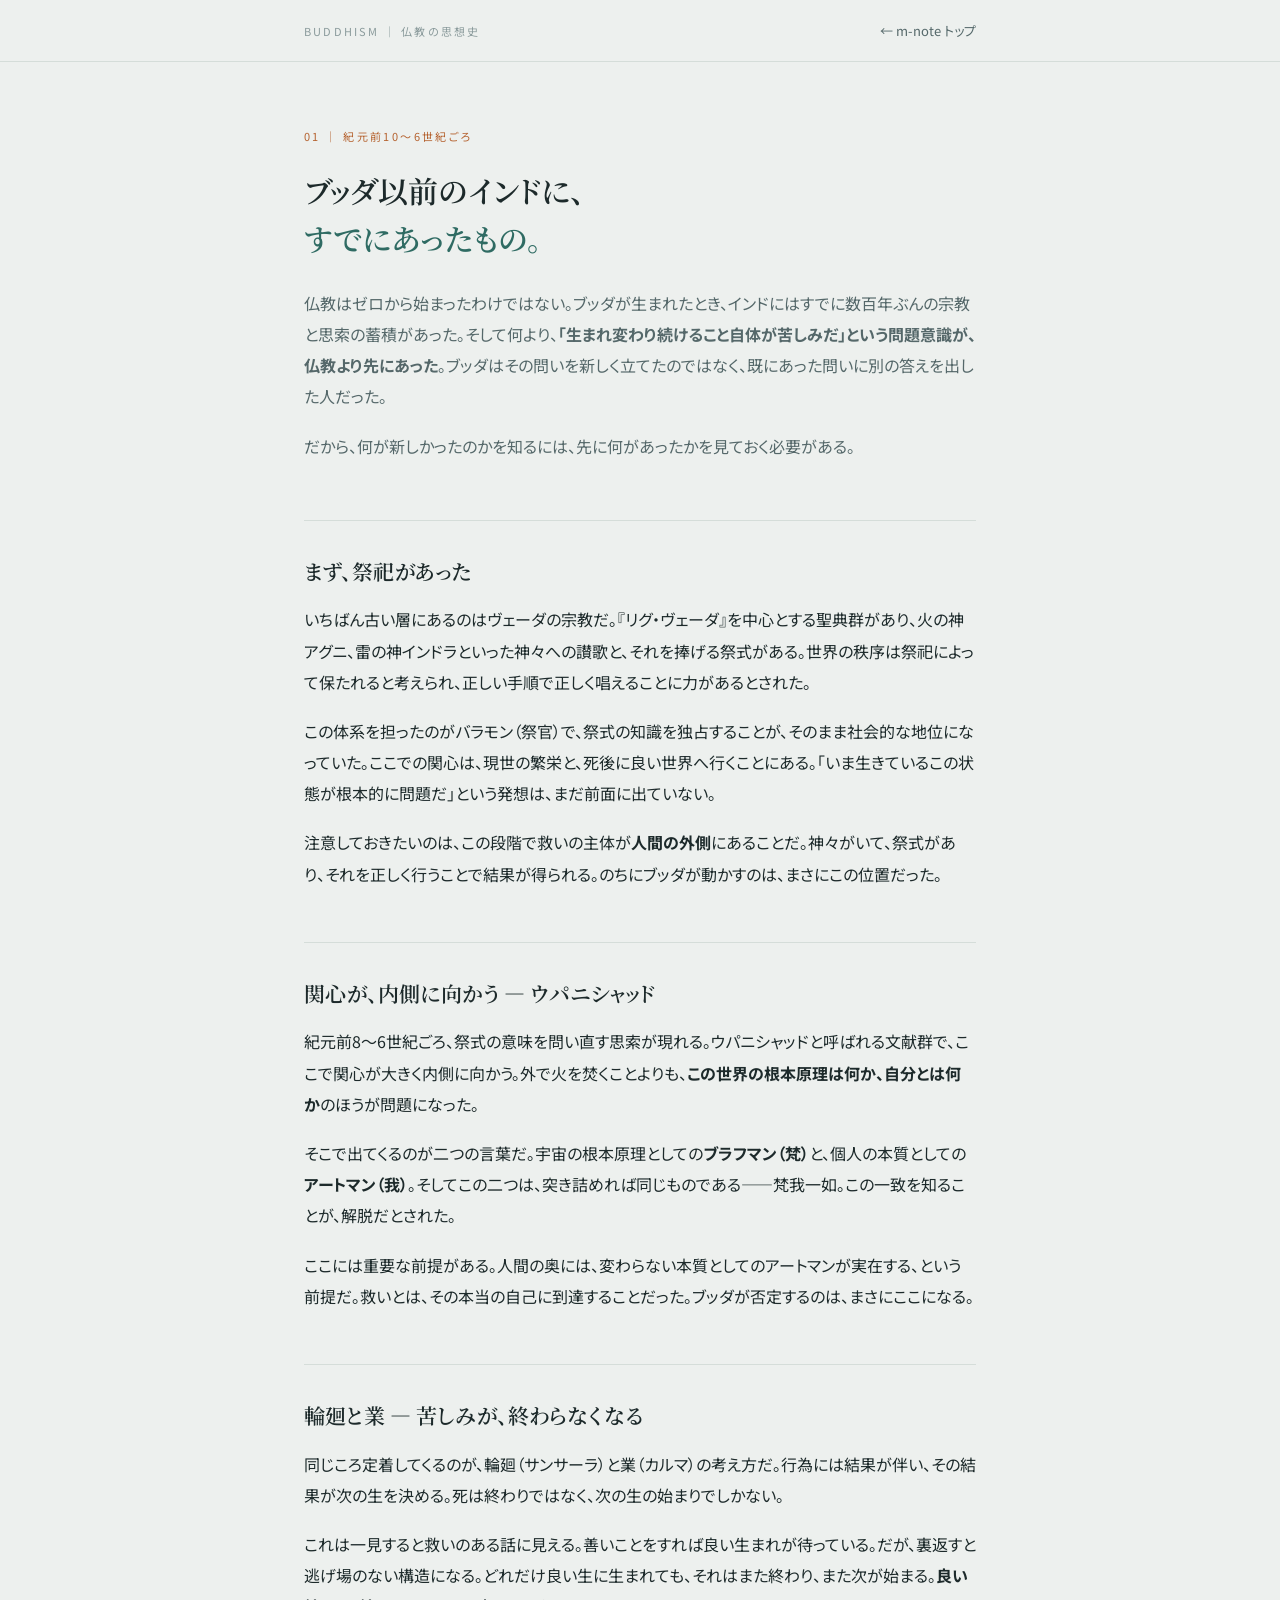
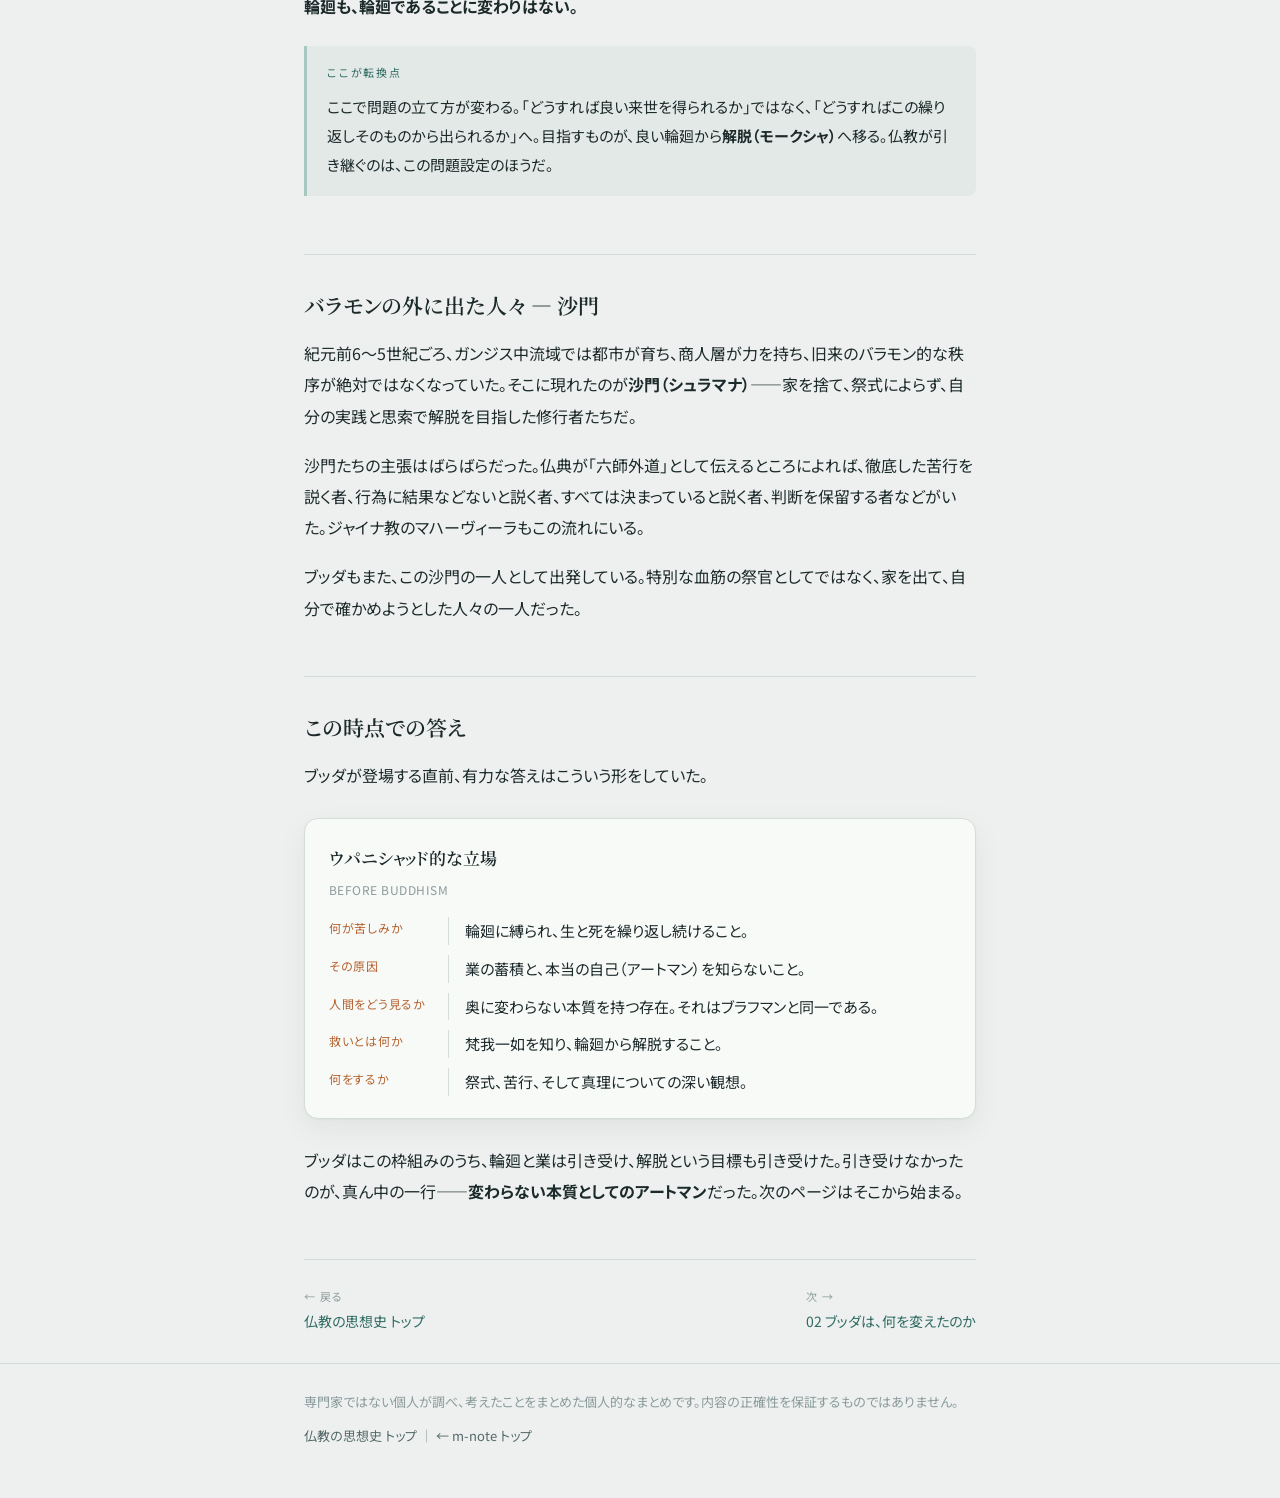
==== before-buddha.html @ f01ab003 "仏教の思想史:初回公開 Co-Authored-By: Claude Opus 5 <noreply@anthropic.com>" ====
<!DOCTYPE html>
<html lang="ja">
<head>
<meta charset="UTF-8">
<meta name="viewport" content="width=device-width, initial-scale=1.0">
<title>01 ブッダ以前のインド ｜ 仏教の思想史</title>
<meta name="description" content="ヴェーダの祭祀、ウパニシャッドの思索、輪廻と業、沙門たちの文化。仏教が生まれる前のインドに何があったのか。「生まれ変わりそのものが苦しみだ」という問題意識は、ブッダより先に存在していた。">
<link rel="icon" href="data:image/svg+xml,<svg xmlns=%22http://www.w3.org/2000/svg%22 viewBox=%220 0 100 100%22><text y=%22.9em%22 font-size=%2290%22>☸</text></svg>">
<link rel="preconnect" href="https://fonts.googleapis.com">
<link rel="preconnect" href="https://fonts.gstatic.com" crossorigin>
<link href="https://fonts.googleapis.com/css2?family=Noto+Serif+JP:wght@400;600;700&family=Noto+Sans+JP:wght@400;500;700&display=swap" rel="stylesheet">
<link rel="stylesheet" href="css/style.css">
</head>
<body>

<header class="top">
  <div class="wrap">
    <a class="sitemark" href="index.html">BUDDHISM ｜ 仏教の思想史</a>
    <a class="back" href="../">← m-note トップ</a>
  </div>
</header>

<main class="wrap">
  <div class="hero">
    <p class="eyebrow">01 ｜ 紀元前10〜6世紀ごろ</p>
    <h1>ブッダ以前のインドに、<br><span class="em">すでにあったもの。</span></h1>
    <p class="lede">仏教はゼロから始まったわけではない。ブッダが生まれたとき、インドにはすでに数百年ぶんの宗教と思索の蓄積があった。そして何より、<strong>「生まれ変わり続けること自体が苦しみだ」という問題意識が、仏教より先にあった</strong>。ブッダはその問いを新しく立てたのではなく、既にあった問いに別の答えを出した人だった。</p>
    <p class="lede">だから、何が新しかったのかを知るには、先に何があったかを見ておく必要がある。</p>
  </div>

  <section class="ch">
    <h2>まず、祭祀があった</h2>
    <p>いちばん古い層にあるのはヴェーダの宗教だ。『リグ・ヴェーダ』を中心とする聖典群があり、火の神アグニ、雷の神インドラといった神々への讃歌と、それを捧げる祭式がある。世界の秩序は祭祀によって保たれると考えられ、正しい手順で正しく唱えることに力があるとされた。</p>
    <p>この体系を担ったのがバラモン（祭官）で、祭式の知識を独占することが、そのまま社会的な地位になっていた。ここでの関心は、現世の繁栄と、死後に良い世界へ行くことにある。「いま生きているこの状態が根本的に問題だ」という発想は、まだ前面に出ていない。</p>
    <p>注意しておきたいのは、この段階で救いの主体が<strong>人間の外側</strong>にあることだ。神々がいて、祭式があり、それを正しく行うことで結果が得られる。のちにブッダが動かすのは、まさにこの位置だった。</p>
  </section>

  <section class="ch">
    <h2>関心が、内側に向かう — ウパニシャッド</h2>
    <p>紀元前8〜6世紀ごろ、祭式の意味を問い直す思索が現れる。ウパニシャッドと呼ばれる文献群で、ここで関心が大きく内側に向かう。外で火を焚くことよりも、<strong>この世界の根本原理は何か、自分とは何か</strong>のほうが問題になった。</p>
    <p>そこで出てくるのが二つの言葉だ。宇宙の根本原理としての<strong>ブラフマン（梵）</strong>と、個人の本質としての<strong>アートマン（我）</strong>。そしてこの二つは、突き詰めれば同じものである——梵我一如。この一致を知ることが、解脱だとされた。</p>
    <p>ここには重要な前提がある。人間の奥には、変わらない本質としてのアートマンが実在する、という前提だ。救いとは、その本当の自己に到達することだった。ブッダが否定するのは、まさにここになる。</p>
  </section>

  <section class="ch">
    <h2>輪廻と業 — 苦しみが、終わらなくなる</h2>
    <p>同じころ定着してくるのが、輪廻（サンサーラ）と業（カルマ）の考え方だ。行為には結果が伴い、その結果が次の生を決める。死は終わりではなく、次の生の始まりでしかない。</p>
    <p>これは一見すると救いのある話に見える。善いことをすれば良い生まれが待っている。だが、裏返すと逃げ場のない構造になる。どれだけ良い生に生まれても、それはまた終わり、また次が始まる。<strong>良い輪廻も、輪廻であることに変わりはない。</strong></p>
    <div class="note">
      <p class="k">ここが転換点</p>
      <p>ここで問題の立て方が変わる。「どうすれば良い来世を得られるか」ではなく、「どうすればこの繰り返しそのものから出られるか」へ。目指すものが、良い輪廻から<strong>解脱（モークシャ）</strong>へ移る。仏教が引き継ぐのは、この問題設定のほうだ。</p>
    </div>
  </section>

  <section class="ch">
    <h2>バラモンの外に出た人々 — 沙門</h2>
    <p>紀元前6〜5世紀ごろ、ガンジス中流域では都市が育ち、商人層が力を持ち、旧来のバラモン的な秩序が絶対ではなくなっていた。そこに現れたのが<strong>沙門（シュラマナ）</strong>——家を捨て、祭式によらず、自分の実践と思索で解脱を目指した修行者たちだ。</p>
    <p>沙門たちの主張はばらばらだった。仏典が「六師外道」として伝えるところによれば、徹底した苦行を説く者、行為に結果などないと説く者、すべては決まっていると説く者、判断を保留する者などがいた。ジャイナ教のマハーヴィーラもこの流れにいる。</p>
    <p>ブッダもまた、この沙門の一人として出発している。特別な血筋の祭官としてではなく、家を出て、自分で確かめようとした人々の一人だった。</p>
  </section>

  <section class="ch">
    <h2>この時点での答え</h2>
    <p>ブッダが登場する直前、有力な答えはこういう形をしていた。</p>

    <div class="answer">
      <p class="who">ウパニシャッド的な立場</p>
      <p class="who-sub">BEFORE BUDDHISM</p>
      <dl>
        <dt>何が苦しみか</dt>
        <dd>輪廻に縛られ、生と死を繰り返し続けること。</dd>
        <dt>その原因</dt>
        <dd>業の蓄積と、本当の自己（アートマン）を知らないこと。</dd>
        <dt>人間をどう見るか</dt>
        <dd>奥に変わらない本質を持つ存在。それはブラフマンと同一である。</dd>
        <dt>救いとは何か</dt>
        <dd>梵我一如を知り、輪廻から解脱すること。</dd>
        <dt>何をするか</dt>
        <dd>祭式、苦行、そして真理についての深い観想。</dd>
      </dl>
    </div>

    <p>ブッダはこの枠組みのうち、輪廻と業は引き受け、解脱という目標も引き受けた。引き受けなかったのが、真ん中の一行——<strong>変わらない本質としてのアートマン</strong>だった。次のページはそこから始まる。</p>
  </section>

  <nav class="pager">
    <a href="index.html"><span class="k">← 戻る</span>仏教の思想史 トップ</a>
    <a href="buddha.html"><span class="k">次 →</span>02 ブッダは、何を変えたのか</a>
  </nav>
</main>

<footer class="foot">
  <div class="wrap">
    <p>専門家ではない個人が調べ、考えたことをまとめた個人的なまとめです。内容の正確性を保証するものではありません。</p>
    <p><a href="index.html">仏教の思想史 トップ</a> ｜ <a href="../">← m-note トップ</a></p>
  </div>
</footer>

</body>
</html>
---- css/style.css ----
:root {
  --ground: #edf0ee;
  --paper: #f8faf8;
  --ink: #1d2a2b;
  --ink-soft: #55686a;
  --ink-faint: #8b9b9c;
  --primary: #2f6b63;
  --primary-soft: #a9c7c1;
  --accent: #b5622f;
  --line: #d5ddd9;
  --wash: rgba(47, 107, 99, 0.05);
  --wash-accent: rgba(181, 98, 47, 0.07);
  --shadow: 0 1px 2px rgba(29, 42, 43, 0.04), 0 10px 30px rgba(29, 42, 43, 0.06);
  --r-card: 14px;
  --r-pill: 999px;
}
@media (prefers-color-scheme: dark) {
  :root {
    --ground: #101615;
    --paper: #18201f;
    --ink: #e2eae7;
    --ink-soft: #9fb2ae;
    --ink-faint: #728481;
    --primary: #6fbdb0;
    --primary-soft: #33514c;
    --accent: #d98a55;
    --line: #26312f;
    --wash: rgba(111, 189, 176, 0.07);
    --wash-accent: rgba(217, 138, 85, 0.09);
    --shadow: 0 1px 2px rgba(0, 0, 0, 0.3), 0 10px 30px rgba(0, 0, 0, 0.35);
  }
}

* { box-sizing: border-box; }
html { scroll-behavior: smooth; }
@media (prefers-reduced-motion: reduce) {
  html { scroll-behavior: auto; }
  * { animation-duration: .01ms !important; transition-duration: .01ms !important; }
}

body {
  margin: 0;
  background: var(--ground);
  color: var(--ink);
  font-family: "Noto Sans JP", "Hiragino Kaku Gothic ProN", "Hiragino Sans", "Yu Gothic", sans-serif;
  font-size: 16px;
  line-height: 1.95;
  -webkit-font-smoothing: antialiased;
  font-feature-settings: "palt";
}

h1, h2, h3, .ttl, .card .t, .scale text, .axis-name {
  font-family: "Noto Serif JP", "Hiragino Mincho ProN", "Yu Mincho", serif;
  font-weight: 600;
  line-height: 1.6;
}

.wrap { max-width: 720px; margin: 0 auto; padding: 0 24px; }

a { color: var(--primary); }
a:focus-visible { outline: 2px solid var(--primary); outline-offset: 3px; border-radius: 2px; }

/* ---------- header ---------- */
.top { border-bottom: 1px solid var(--line); }
.top .wrap {
  display: flex; align-items: baseline; justify-content: space-between;
  gap: 16px; padding-top: 18px; padding-bottom: 18px; flex-wrap: wrap;
}
.sitemark {
  font-size: 11px; letter-spacing: .2em; color: var(--ink-faint);
  text-decoration: none; text-transform: uppercase;
}
.sitemark:hover { color: var(--primary); }
.back { font-size: 13px; text-decoration: none; color: var(--ink-soft); }
.back:hover { color: var(--primary); }

/* ---------- hero ---------- */
.hero { padding: 64px 0 40px; }
.eyebrow {
  font-size: 11px; letter-spacing: .22em; color: var(--accent);
  text-transform: uppercase; margin: 0 0 18px;
}
.hero h1 { font-size: 30px; margin: 0 0 26px; }
.hero h1 .em { color: var(--primary); }
.lede { color: var(--ink-soft); margin: 0 0 18px; }

/* ---------- 自力・他力スケール ---------- */
.scale { width: 100%; height: auto; display: block; margin: 8px 0 4px; }
.scale .rail { stroke: var(--line); stroke-width: 2; }
.scale .tick { stroke: var(--primary-soft); stroke-width: 1.5; }
.scale .dot { fill: var(--primary); }
.scale .dot-hi { fill: var(--accent); }
.scale text { font-size: 12px; fill: var(--ink-soft); }
.scale .end { font-size: 12px; fill: var(--ink-faint); letter-spacing: .08em; }
.scale .hi { fill: var(--accent); font-weight: 600; }
figure.fig { margin: 28px 0; }
figure.fig figcaption {
  font-size: 13px; color: var(--ink-faint); line-height: 1.8; margin-top: 10px;
}

/* ---------- sections ---------- */
.ch { padding: 34px 0; border-top: 1px solid var(--line); }
.ch h2 { font-size: 21px; margin: 0 0 16px; }
.ch h3 { font-size: 17px; margin: 30px 0 10px; color: var(--primary); }
.ch p { margin: 0 0 18px; }
.ch ul, .ch ol { margin: 0 0 18px; padding-left: 1.3em; }
.ch li { margin-bottom: 8px; }

/* ---------- 答えカード(シグネチャ) ---------- */
.answer {
  background: var(--paper); border: 1px solid var(--line);
  border-radius: var(--r-card); padding: 22px 24px; margin: 26px 0;
  box-shadow: var(--shadow);
}
.answer .who {
  font-family: "Noto Serif JP", serif; font-weight: 600;
  font-size: 17px; margin: 0 0 4px;
}
.answer .who-sub { font-size: 12px; color: var(--ink-faint); margin: 0 0 16px; letter-spacing: .04em; }
.answer dl { margin: 0; display: grid; grid-template-columns: 7.5em 1fr; gap: 10px 16px; }
.answer dt {
  font-size: 12px; color: var(--accent); letter-spacing: .06em;
  border-right: 1px solid var(--line); padding-right: 14px; line-height: 1.9;
}
.answer dd { margin: 0; font-size: 15px; line-height: 1.85; }
@media (max-width: 560px) {
  .answer dl { grid-template-columns: 1fr; gap: 2px 0; }
  .answer dt { border-right: 0; padding-right: 0; margin-top: 12px; }
  .answer dd { padding-bottom: 6px; border-bottom: 1px solid var(--line); }
}

/* ---------- 引用・補足 ---------- */
.note {
  background: var(--wash); border-left: 3px solid var(--primary-soft);
  padding: 16px 20px; margin: 24px 0; border-radius: 0 8px 8px 0;
}
.note p { margin: 0 0 10px; font-size: 15px; }
.note p:last-child { margin-bottom: 0; }
.note .k {
  font-size: 11px; letter-spacing: .16em; color: var(--primary);
  margin: 0 0 8px; text-transform: uppercase;
}
.mine {
  background: var(--wash-accent); border-left: 3px solid var(--accent);
  padding: 16px 20px; margin: 24px 0; border-radius: 0 8px 8px 0;
}
.mine .k {
  font-size: 11px; letter-spacing: .16em; color: var(--accent); margin: 0 0 8px;
}
.mine p { margin: 0 0 10px; font-size: 15px; }
.mine p:last-child { margin-bottom: 0; }

/* ---------- 一覧カード ---------- */
.cards { display: grid; gap: 12px; margin: 22px 0; }
.card {
  display: block; text-decoration: none; color: inherit;
  background: var(--paper); border: 1px solid var(--line);
  border-radius: var(--r-card); padding: 18px 20px;
  transition: border-color .15s ease, transform .15s ease;
}
.card:hover { border-color: var(--primary); transform: translateY(-1px); }
.card .k {
  display: block; font-size: 11px; letter-spacing: .18em;
  color: var(--ink-faint); margin-bottom: 6px;
}
.card .t { display: block; font-size: 17px; margin-bottom: 6px; }
.card .d { display: block; font-size: 14px; color: var(--ink-soft); line-height: 1.8; }

/* ---------- 比較表 ---------- */
.tablewrap { overflow-x: auto; margin: 24px 0; }
table { border-collapse: collapse; width: 100%; min-width: 560px; font-size: 14px; }
th, td {
  border-bottom: 1px solid var(--line); padding: 12px 14px;
  text-align: left; vertical-align: top; line-height: 1.8;
}
th {
  font-family: "Noto Serif JP", serif; font-weight: 600;
  color: var(--primary); font-size: 13px; white-space: nowrap;
}
tbody th { color: var(--ink); }

/* ---------- pager ---------- */
.pager {
  display: flex; justify-content: space-between; gap: 16px;
  border-top: 1px solid var(--line); padding: 26px 0 8px; flex-wrap: wrap;
}
.pager a { text-decoration: none; font-size: 14px; max-width: 46%; }
.pager .k { display: block; font-size: 11px; color: var(--ink-faint); letter-spacing: .12em; }

/* ---------- sitemap / footer ---------- */
.sitemap { border-top: 1px solid var(--line); padding: 32px 0 8px; }
.sitemap .k {
  font-size: 11px; letter-spacing: .18em; color: var(--ink-faint); margin: 0 0 10px;
}
.sitemap ul { list-style: none; margin: 0 0 22px; padding: 0; }
.sitemap li { margin-bottom: 7px; }
.sitemap a { font-size: 14px; text-decoration: none; }
.sitemap a:hover { text-decoration: underline; }

.foot { border-top: 1px solid var(--line); margin-top: 20px; }
.foot .wrap { padding-top: 26px; padding-bottom: 40px; }
.foot p { font-size: 13px; color: var(--ink-faint); margin: 0 0 10px; line-height: 1.85; }
.foot a { color: var(--ink-soft); text-decoration: none; }
.foot a:hover { color: var(--primary); }

@media (max-width: 560px) {
  .hero { padding: 44px 0 30px; }
  .hero h1 { font-size: 24px; }
  .ch h2 { font-size: 19px; }
}
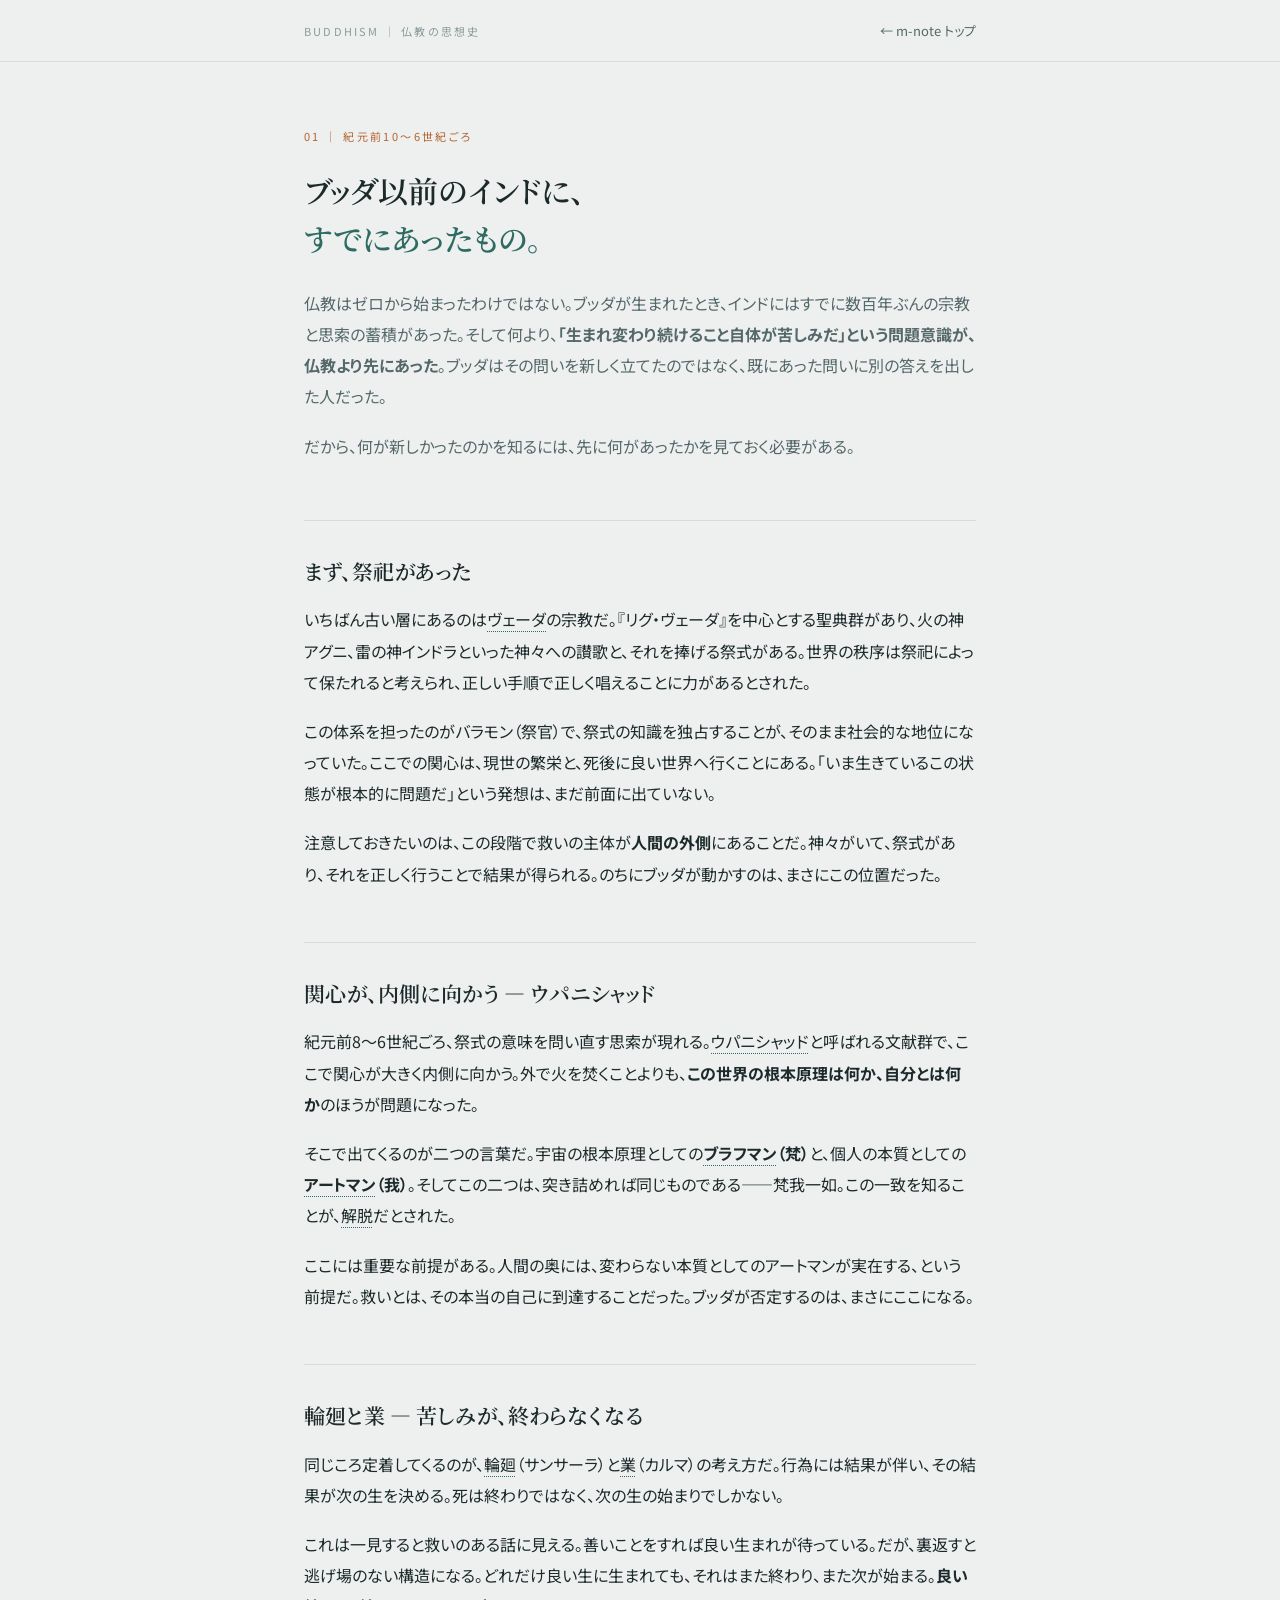
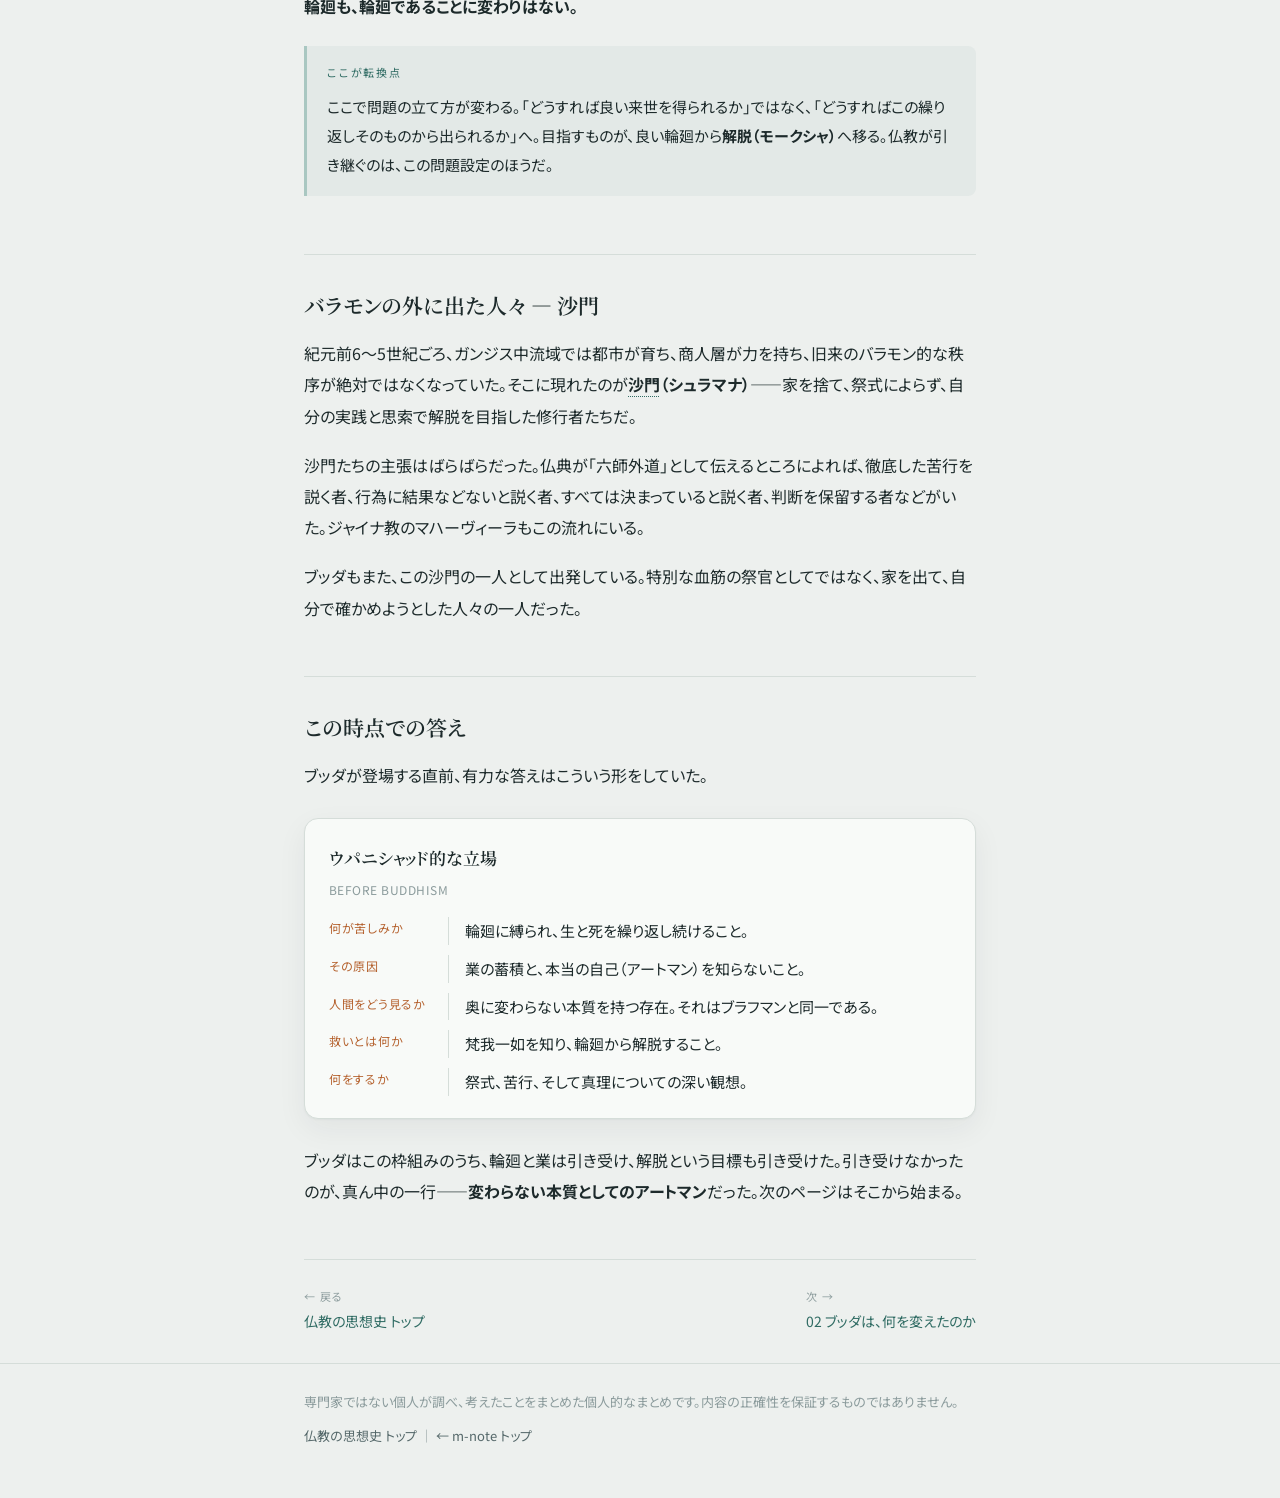
==== commit 96910a7b: "用語集ページを追加し、本文の用語からリンクを張る - glossary.html: インドの下地／ブッダの枠組み／大乗／密教・真言／浄土・他力／   禅・日蓮／経典／儀礼の8分類、約100項目。宗派で" ====
--- a/before-buddha.html
+++ b/before-buddha.html
@@ -30,21 +30,21 @@
 
   <section class="ch">
     <h2>まず、祭祀があった</h2>
-    <p>いちばん古い層にあるのはヴェーダの宗教だ。『リグ・ヴェーダ』を中心とする聖典群があり、火の神アグニ、雷の神インドラといった神々への讃歌と、それを捧げる祭式がある。世界の秩序は祭祀によって保たれると考えられ、正しい手順で正しく唱えることに力があるとされた。</p>
+    <p>いちばん古い層にあるのは<a class="gl" href="glossary.html#g-veda">ヴェーダ</a>の宗教だ。『リグ・ヴェーダ』を中心とする聖典群があり、火の神アグニ、雷の神インドラといった神々への讃歌と、それを捧げる祭式がある。世界の秩序は祭祀によって保たれると考えられ、正しい手順で正しく唱えることに力があるとされた。</p>
     <p>この体系を担ったのがバラモン（祭官）で、祭式の知識を独占することが、そのまま社会的な地位になっていた。ここでの関心は、現世の繁栄と、死後に良い世界へ行くことにある。「いま生きているこの状態が根本的に問題だ」という発想は、まだ前面に出ていない。</p>
     <p>注意しておきたいのは、この段階で救いの主体が<strong>人間の外側</strong>にあることだ。神々がいて、祭式があり、それを正しく行うことで結果が得られる。のちにブッダが動かすのは、まさにこの位置だった。</p>
   </section>
 
   <section class="ch">
     <h2>関心が、内側に向かう — ウパニシャッド</h2>
-    <p>紀元前8〜6世紀ごろ、祭式の意味を問い直す思索が現れる。ウパニシャッドと呼ばれる文献群で、ここで関心が大きく内側に向かう。外で火を焚くことよりも、<strong>この世界の根本原理は何か、自分とは何か</strong>のほうが問題になった。</p>
-    <p>そこで出てくるのが二つの言葉だ。宇宙の根本原理としての<strong>ブラフマン（梵）</strong>と、個人の本質としての<strong>アートマン（我）</strong>。そしてこの二つは、突き詰めれば同じものである——梵我一如。この一致を知ることが、解脱だとされた。</p>
+    <p>紀元前8〜6世紀ごろ、祭式の意味を問い直す思索が現れる。<a class="gl" href="glossary.html#g-upanishad">ウパニシャッド</a>と呼ばれる文献群で、ここで関心が大きく内側に向かう。外で火を焚くことよりも、<strong>この世界の根本原理は何か、自分とは何か</strong>のほうが問題になった。</p>
+    <p>そこで出てくるのが二つの言葉だ。宇宙の根本原理としての<strong><a class="gl" href="glossary.html#g-brahman">ブラフマン</a>（梵）</strong>と、個人の本質としての<strong><a class="gl" href="glossary.html#g-atman">アートマン</a>（我）</strong>。そしてこの二つは、突き詰めれば同じものである——梵我一如。この一致を知ることが、<a class="gl" href="glossary.html#g-gedatsu">解脱</a>だとされた。</p>
     <p>ここには重要な前提がある。人間の奥には、変わらない本質としてのアートマンが実在する、という前提だ。救いとは、その本当の自己に到達することだった。ブッダが否定するのは、まさにここになる。</p>
   </section>
 
   <section class="ch">
     <h2>輪廻と業 — 苦しみが、終わらなくなる</h2>
-    <p>同じころ定着してくるのが、輪廻（サンサーラ）と業（カルマ）の考え方だ。行為には結果が伴い、その結果が次の生を決める。死は終わりではなく、次の生の始まりでしかない。</p>
+    <p>同じころ定着してくるのが、<a class="gl" href="glossary.html#g-rinne">輪廻</a>（サンサーラ）と<a class="gl" href="glossary.html#g-gou">業</a>（カルマ）の考え方だ。行為には結果が伴い、その結果が次の生を決める。死は終わりではなく、次の生の始まりでしかない。</p>
     <p>これは一見すると救いのある話に見える。善いことをすれば良い生まれが待っている。だが、裏返すと逃げ場のない構造になる。どれだけ良い生に生まれても、それはまた終わり、また次が始まる。<strong>良い輪廻も、輪廻であることに変わりはない。</strong></p>
     <div class="note">
       <p class="k">ここが転換点</p>
@@ -54,7 +54,7 @@
 
   <section class="ch">
     <h2>バラモンの外に出た人々 — 沙門</h2>
-    <p>紀元前6〜5世紀ごろ、ガンジス中流域では都市が育ち、商人層が力を持ち、旧来のバラモン的な秩序が絶対ではなくなっていた。そこに現れたのが<strong>沙門（シュラマナ）</strong>——家を捨て、祭式によらず、自分の実践と思索で解脱を目指した修行者たちだ。</p>
+    <p>紀元前6〜5世紀ごろ、ガンジス中流域では都市が育ち、商人層が力を持ち、旧来のバラモン的な秩序が絶対ではなくなっていた。そこに現れたのが<strong><a class="gl" href="glossary.html#g-shamon">沙門</a>（シュラマナ）</strong>——家を捨て、祭式によらず、自分の実践と思索で解脱を目指した修行者たちだ。</p>
     <p>沙門たちの主張はばらばらだった。仏典が「六師外道」として伝えるところによれば、徹底した苦行を説く者、行為に結果などないと説く者、すべては決まっていると説く者、判断を保留する者などがいた。ジャイナ教のマハーヴィーラもこの流れにいる。</p>
     <p>ブッダもまた、この沙門の一人として出発している。特別な血筋の祭官としてではなく、家を出て、自分で確かめようとした人々の一人だった。</p>
   </section>
--- a/css/style.css
+++ b/css/style.css
@@ -208,3 +208,87 @@
   .hero h1 { font-size: 24px; }
   .ch h2 { font-size: 19px; }
 }
+
+/* ---------- 図解 ---------- */
+.diagram { width: 100%; height: auto; display: block; margin: 8px 0 4px; }
+.diagram .box { fill: var(--paper); stroke: var(--line); stroke-width: 1; }
+.diagram .ring { fill: var(--wash); stroke: var(--primary-soft); stroke-width: 1.5; }
+.diagram .core { fill: var(--primary); }
+.diagram .flow { stroke: var(--primary-soft); stroke-width: 1.5; fill: none; }
+.diagram .head { fill: var(--primary-soft); }
+.diagram text { font-size: 12px; fill: var(--ink-soft); }
+.diagram .lbl {
+  font-family: "Noto Serif JP", "Hiragino Mincho ProN", "Yu Mincho", serif;
+  font-weight: 600; font-size: 14px; fill: var(--ink);
+}
+.diagram .big {
+  font-family: "Noto Serif JP", "Hiragino Mincho ProN", "Yu Mincho", serif;
+  font-weight: 600; font-size: 26px; fill: var(--primary);
+}
+.diagram .k { font-size: 10px; fill: var(--ink-faint); letter-spacing: .14em; }
+.diagram .on-core { fill: var(--paper); }
+
+/* ---------- 本文中の原文引用 ---------- */
+.sutra {
+  background: var(--paper); border: 1px solid var(--line);
+  border-radius: var(--r-card); padding: 18px 20px; margin: 24px 0;
+}
+.sutra p { margin: 0 0 8px; }
+.sutra p:last-child { margin-bottom: 0; }
+.sutra .gen {
+  font-family: "Noto Serif JP", "Hiragino Mincho ProN", "Yu Mincho", serif;
+  font-size: 17px; line-height: 1.9; letter-spacing: .04em;
+}
+.sutra .yomi { font-size: 13px; color: var(--ink-faint); }
+.sutra .yaku { font-size: 15px; color: var(--ink-soft); }
+
+@media (max-width: 560px) {
+  .diagram .sub { display: none; }
+  .diagram text { font-size: 15px; }
+  .diagram .lbl { font-size: 16px; }
+  .diagram .big { font-size: 30px; }
+  .diagram .k { font-size: 11px; }
+  .sutra .gen { font-size: 16px; }
+}
+
+/* ---------- 用語集 ---------- */
+.jump { display: flex; flex-wrap: wrap; gap: 8px; margin: 26px 0 4px; }
+.jump a {
+  font-size: 13px; text-decoration: none; color: var(--ink-soft);
+  border: 1px solid var(--line); border-radius: var(--r-pill);
+  padding: 4px 14px; background: var(--paper);
+  transition: border-color .15s ease, color .15s ease;
+}
+.jump a:hover { border-color: var(--primary); color: var(--primary); }
+
+.gloss { margin: 8px 0 0; }
+.gloss dt {
+  font-family: "Noto Serif JP", "Hiragino Mincho ProN", "Yu Mincho", serif;
+  font-weight: 600; font-size: 16px; color: var(--ink);
+  margin-top: 22px; padding: 4px 10px; margin-left: -10px;
+  border-radius: 6px 6px 0 0; scroll-margin-top: 20px;
+}
+.gloss dt .yomi {
+  font-family: "Noto Sans JP", sans-serif; font-weight: 400;
+  font-size: 12px; color: var(--ink-faint); letter-spacing: .06em; margin-left: 10px;
+}
+.gloss dd {
+  margin: 0; font-size: 15px; color: var(--ink-soft); line-height: 1.85;
+  padding: 0 10px 2px; margin-left: -10px; border-radius: 0 0 6px 6px;
+}
+.gloss dt:target { color: var(--accent); background: var(--wash-accent); }
+.gloss dt:target + dd { background: var(--wash-accent); padding-bottom: 10px; }
+
+/* ---------- 本文中の用語リンク ---------- */
+a.gl {
+  color: inherit;
+  text-decoration: underline dotted var(--primary);
+  text-decoration-thickness: 1px;
+  text-underline-offset: 5px;
+}
+a.gl:hover {
+  color: var(--primary);
+  text-decoration: underline solid var(--primary);
+  text-underline-offset: 5px;
+}
+strong a.gl, a.gl strong { color: inherit; }
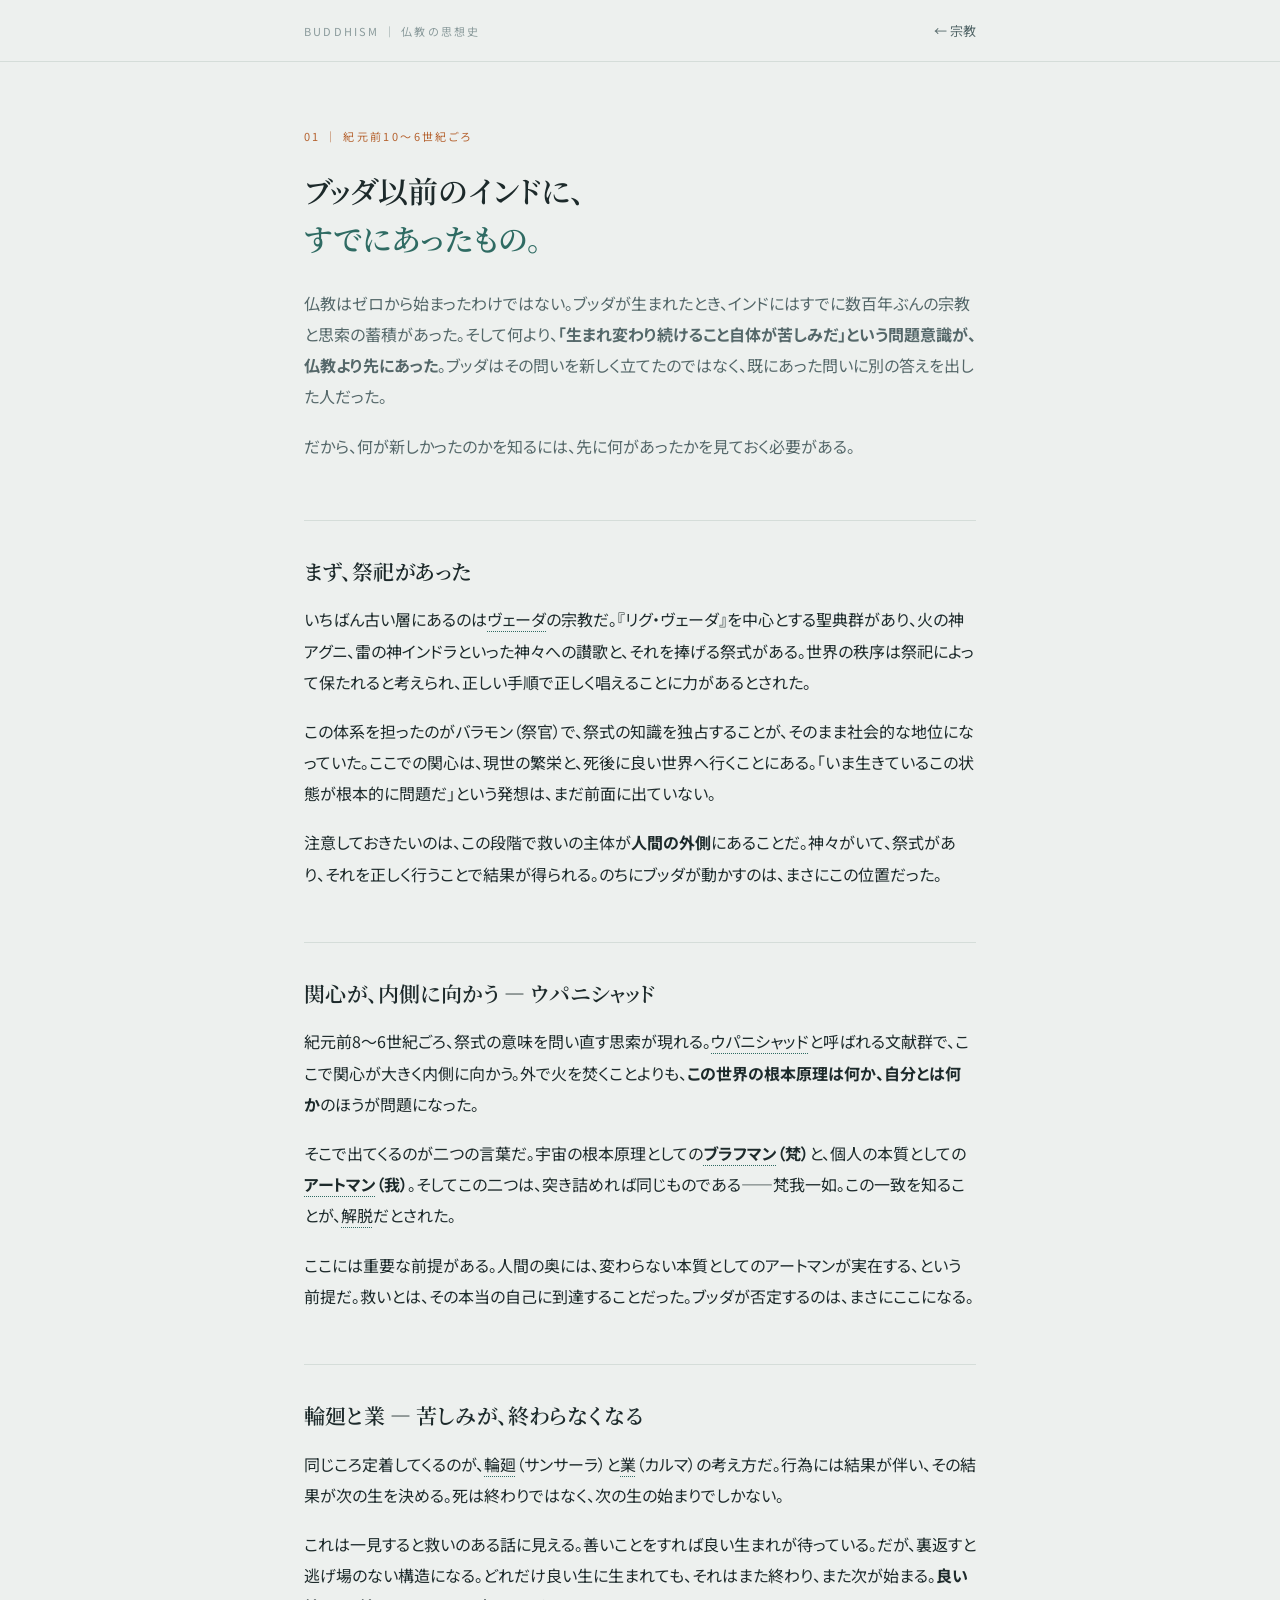
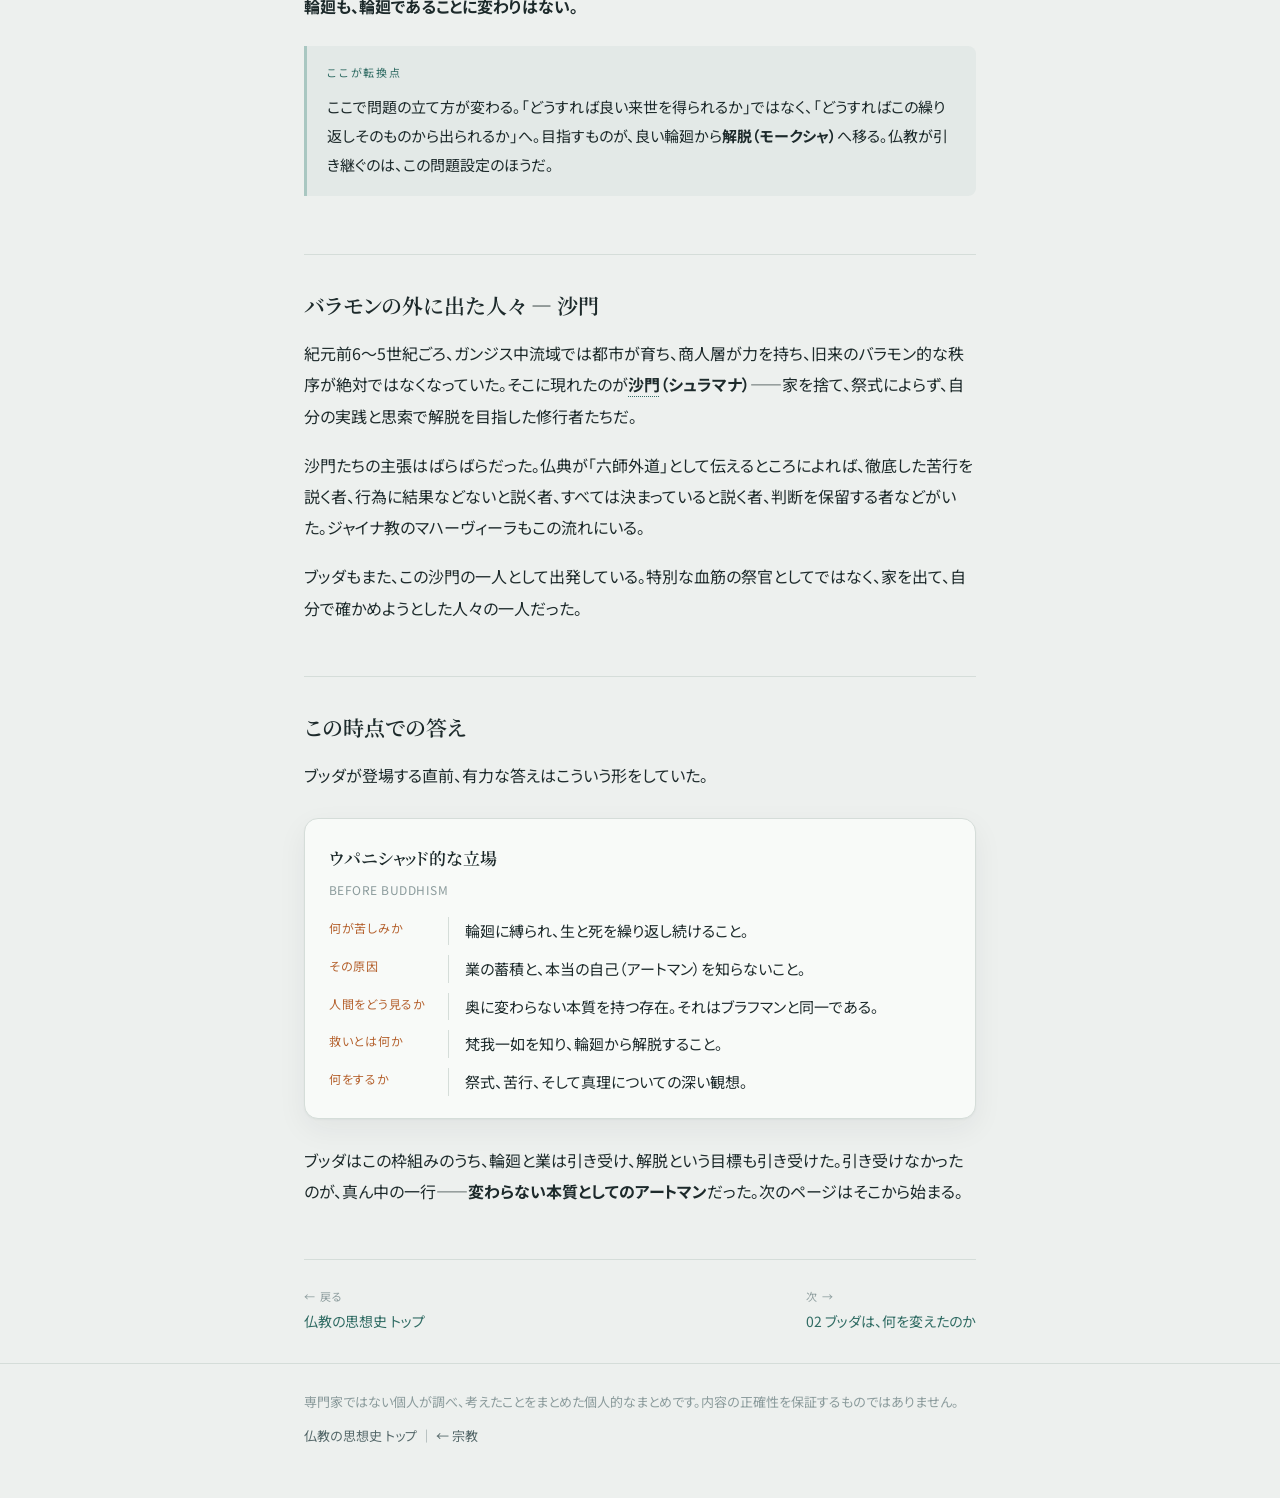
==== commit eda31984: "「宗教」の中のノートに位置づけ(戻りリンク・ページ名) Co-Authored-By: Claude Opus 5.5 <noreply@anthropic.com>" ====
--- a/before-buddha.html
+++ b/before-buddha.html
@@ -3,7 +3,7 @@
 <head>
 <meta charset="UTF-8">
 <meta name="viewport" content="width=device-width, initial-scale=1.0">
-<title>01 ブッダ以前のインド ｜ 仏教の思想史</title>
+<title>01 ブッダ以前のインド｜仏教の思想史</title>
 <meta name="description" content="ヴェーダの祭祀、ウパニシャッドの思索、輪廻と業、沙門たちの文化。仏教が生まれる前のインドに何があったのか。「生まれ変わりそのものが苦しみだ」という問題意識は、ブッダより先に存在していた。">
 <link rel="icon" href="data:image/svg+xml,<svg xmlns=%22http://www.w3.org/2000/svg%22 viewBox=%220 0 100 100%22><text y=%22.9em%22 font-size=%2290%22>☸</text></svg>">
 <link rel="preconnect" href="https://fonts.googleapis.com">
@@ -16,7 +16,7 @@
 <header class="top">
   <div class="wrap">
     <a class="sitemark" href="index.html">BUDDHISM ｜ 仏教の思想史</a>
-    <a class="back" href="../">← m-note トップ</a>
+    <a class="back" href="../religion/">← 宗教</a>
   </div>
 </header>
 
@@ -92,7 +92,7 @@
 <footer class="foot">
   <div class="wrap">
     <p>専門家ではない個人が調べ、考えたことをまとめた個人的なまとめです。内容の正確性を保証するものではありません。</p>
-    <p><a href="index.html">仏教の思想史 トップ</a> ｜ <a href="../">← m-note トップ</a></p>
+    <p><a href="index.html">仏教の思想史 トップ</a> ｜ <a href="../religion/">← 宗教</a></p>
   </div>
 </footer>
 
--- a/css/style.css
+++ b/css/style.css
@@ -247,7 +247,7 @@
   .diagram text { font-size: 15px; }
   .diagram .lbl { font-size: 16px; }
   .diagram .big { font-size: 30px; }
-  .diagram .k { font-size: 11px; }
+  .diagram .k { font-size: 13px; }
   .sutra .gen { font-size: 16px; }
 }
 
